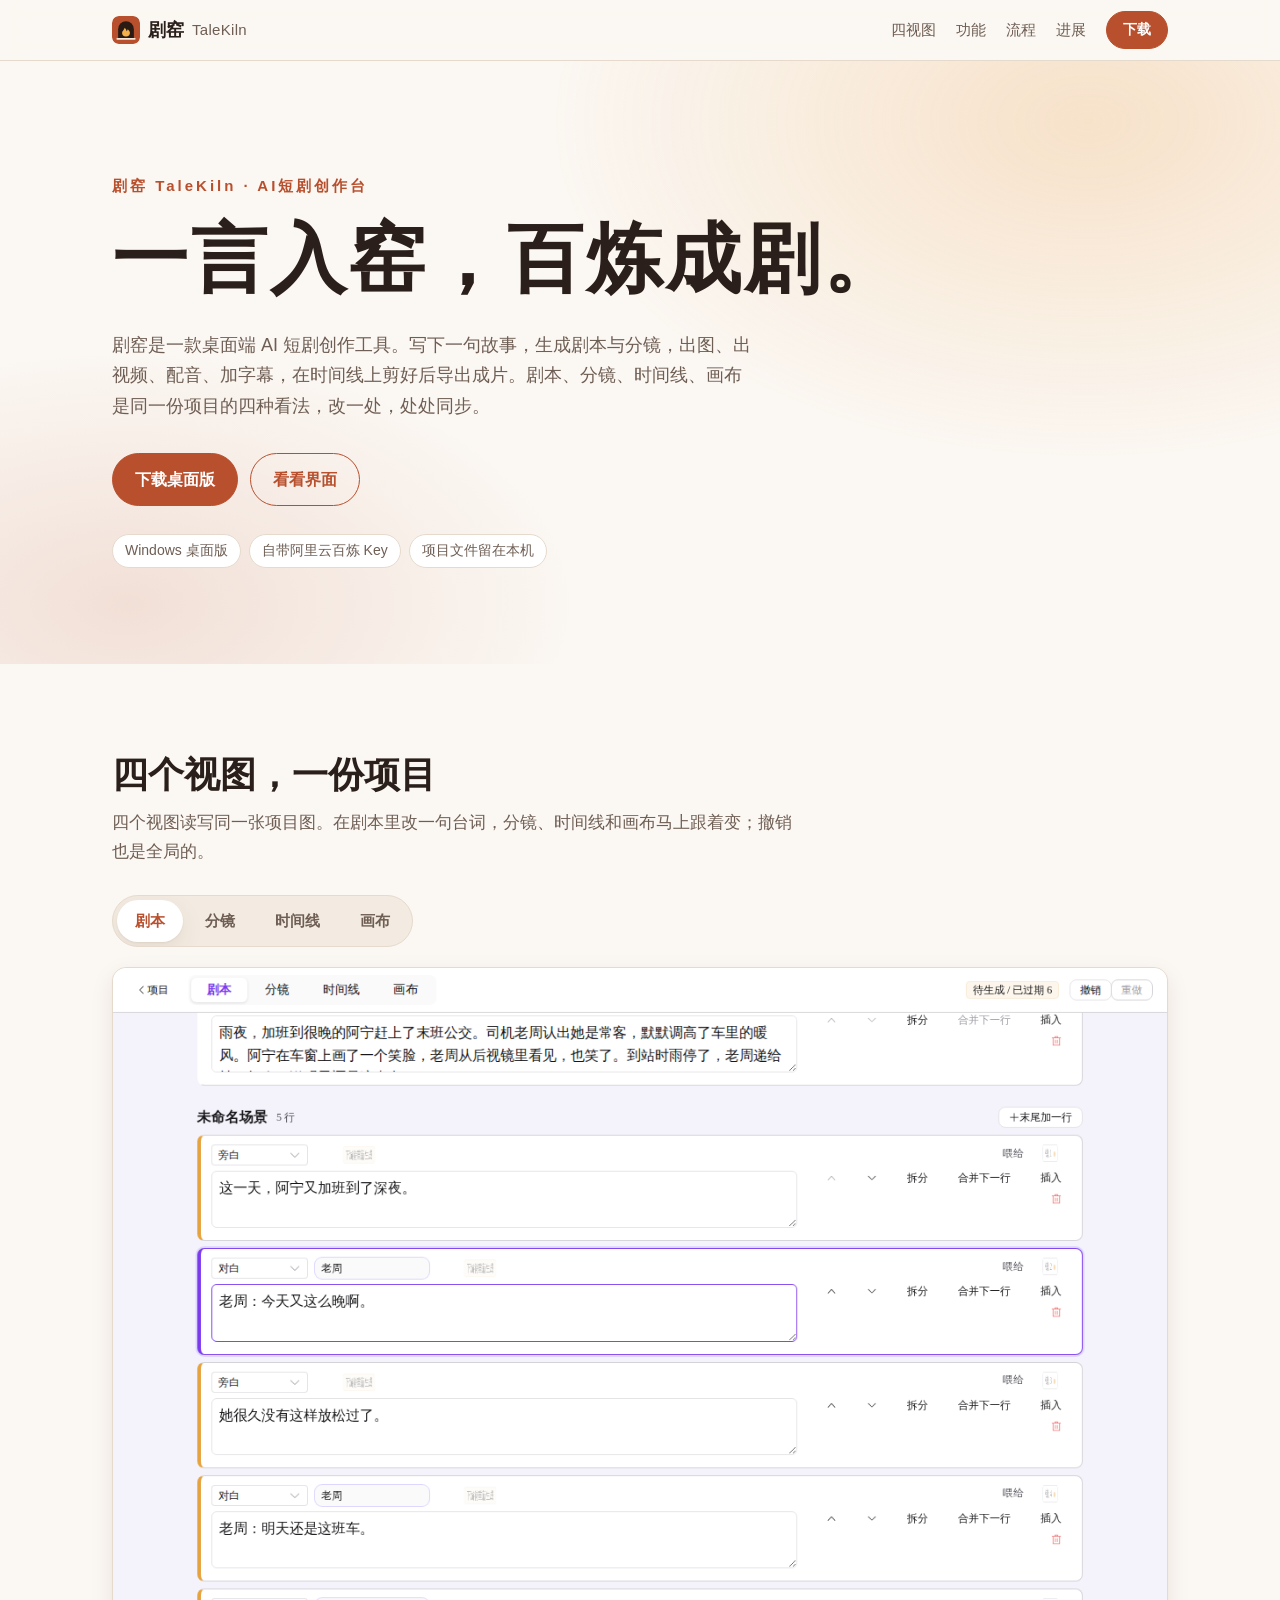
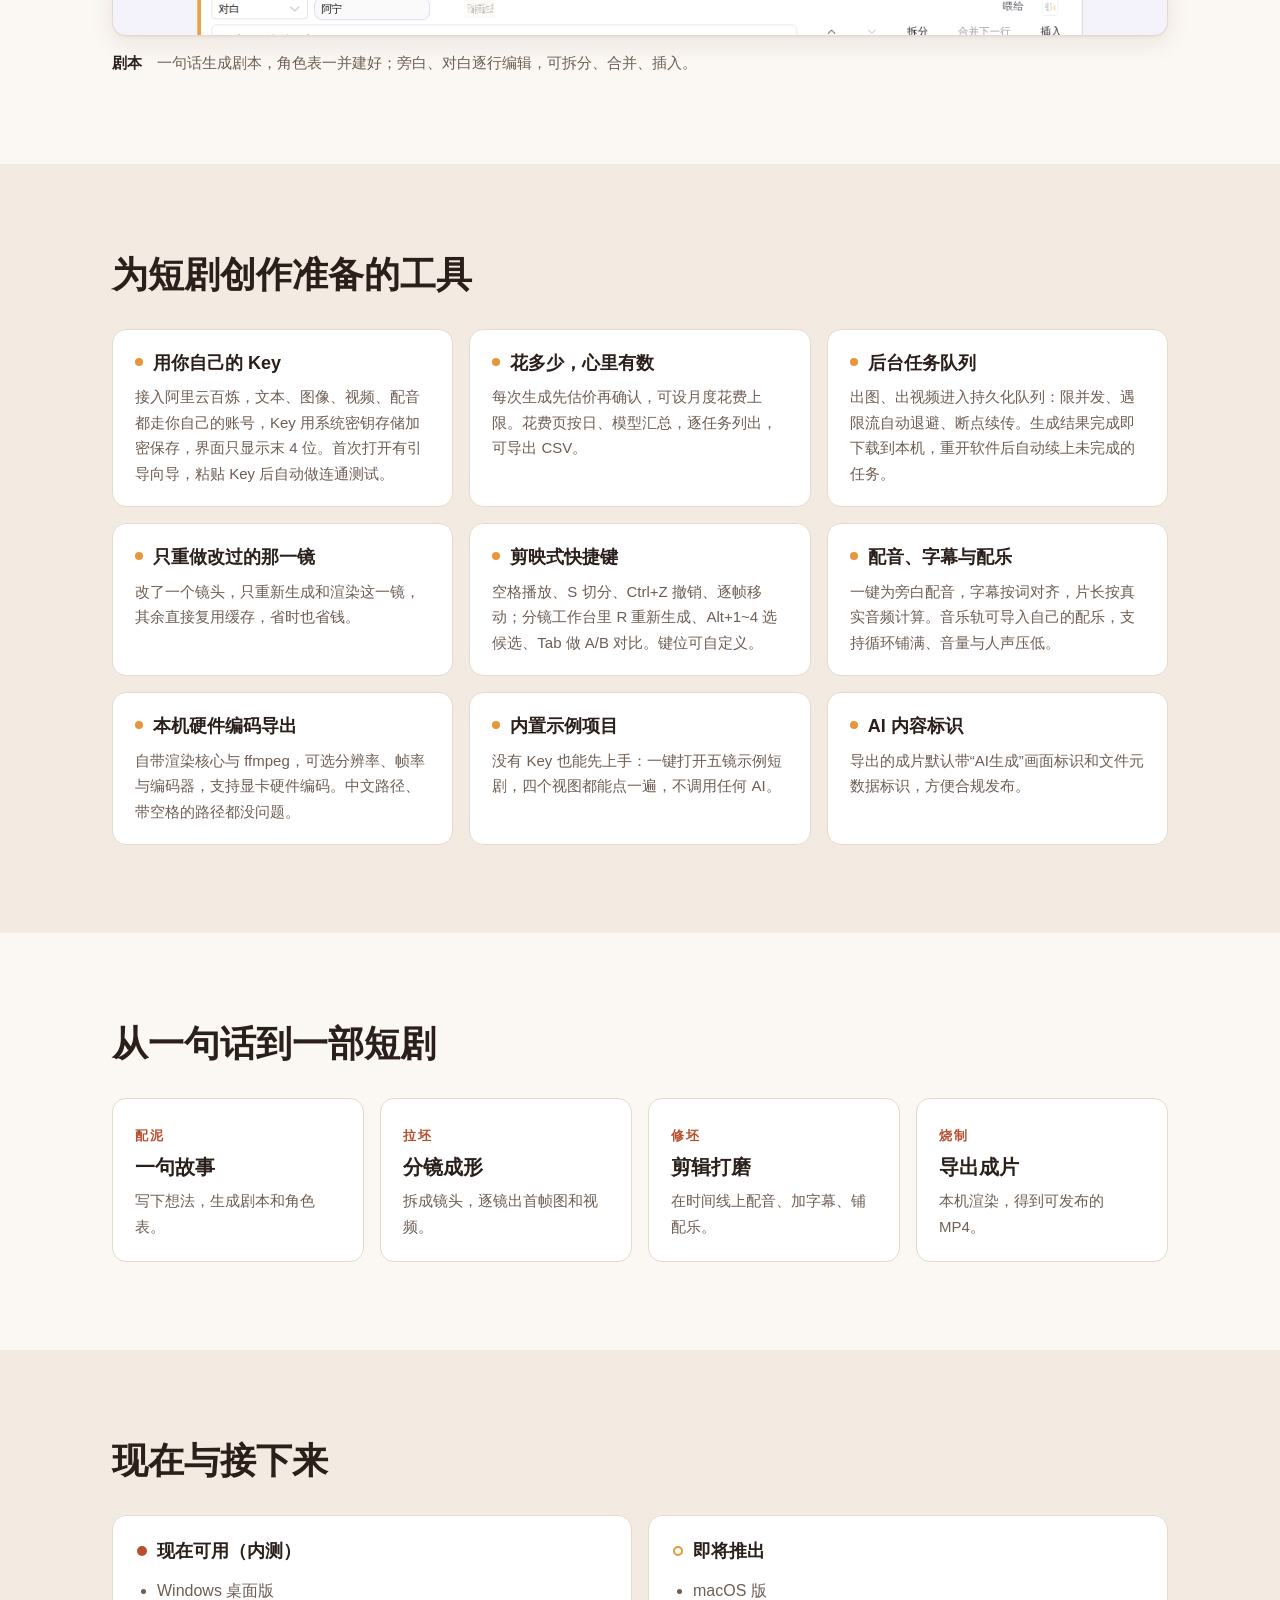
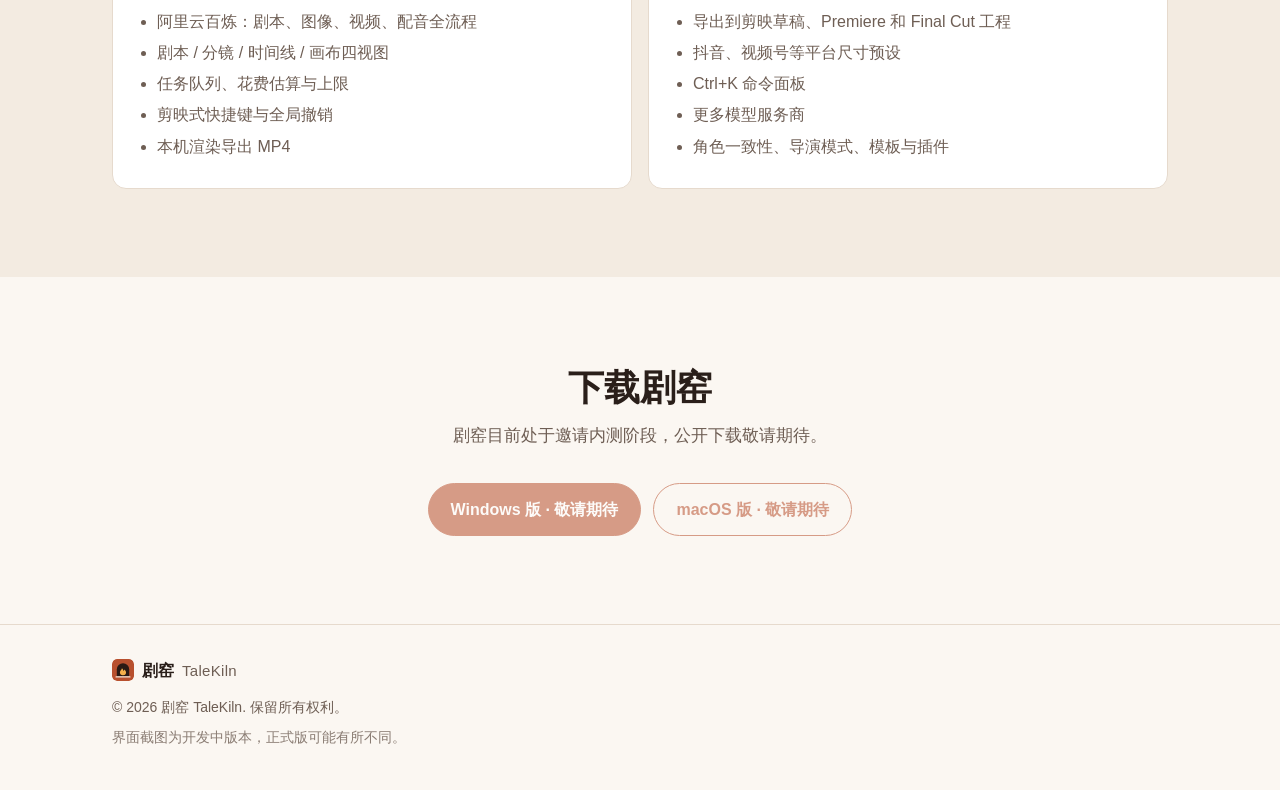
==== index.html @ f753cd7e "剧窑 TaleKiln 官网首页 单页静态站：首屏口号、四视图截图切换、功能卡片、创作流程、现在与即将推出、下载占位、页脚版权。深浅色自适应，移动端适配。  Co-Authored-By: Claud" ====
<!doctype html>
<html lang="zh-CN">
<head>
<meta charset="utf-8">
<meta name="viewport" content="width=device-width, initial-scale=1">
<title>剧窑 TaleKiln · AI短剧创作台</title>
<meta name="description" content="剧窑 TaleKiln，AI短剧创作台。一言入窑，百炼成剧：从一句故事到可导出的短剧成片，剧本、分镜、时间线、画布四视图同一份项目数据。">
<meta property="og:title" content="剧窑 TaleKiln · AI短剧创作台">
<meta property="og:description" content="一言入窑，百炼成剧。">
<meta property="og:image" content="assets/four-views-storyboard.png">
<meta name="color-scheme" content="light dark">
<link rel="icon" href="assets/favicon.svg" type="image/svg+xml">
<link rel="stylesheet" href="assets/style.css">
</head>
<body>

<header class="nav">
  <div class="wrap nav-inner">
    <a class="brand" href="#top" aria-label="剧窑 TaleKiln 首页">
      <img src="assets/favicon.svg" alt="" width="28" height="28">
      <span>剧窑</span><span class="brand-en">TaleKiln</span>
    </a>
    <nav class="nav-links" aria-label="页面导航">
      <a href="#views">四视图</a>
      <a href="#features">功能</a>
      <a href="#flow">流程</a>
      <a href="#roadmap">进展</a>
      <a class="btn btn-small" href="#download">下载</a>
    </nav>
  </div>
</header>

<main id="top">

<section class="hero">
  <div class="wrap hero-inner">
    <p class="eyebrow">剧窑 TaleKiln · AI短剧创作台</p>
    <h1>一言入窑，<br class="br-sm">百炼成剧。</h1>
    <p class="lead">剧窑是一款桌面端 AI 短剧创作工具。写下一句故事，生成剧本与分镜，出图、出视频、配音、加字幕，在时间线上剪好后导出成片。剧本、分镜、时间线、画布是同一份项目的四种看法，改一处，处处同步。</p>
    <div class="cta">
      <a class="btn" href="#download">下载桌面版</a>
      <a class="btn btn-ghost" href="#views">看看界面</a>
    </div>
    <ul class="hero-tags" aria-label="要点">
      <li>Windows 桌面版</li>
      <li>自带阿里云百炼 Key</li>
      <li>项目文件留在本机</li>
    </ul>
  </div>
</section>

<section id="views" class="section">
  <div class="wrap">
    <h2>四个视图，一份项目</h2>
    <p class="section-lead">四个视图读写同一张项目图。在剧本里改一句台词，分镜、时间线和画布马上跟着变；撤销也是全局的。</p>

    <div class="tabs" role="tablist" aria-label="四个视图">
      <button role="tab" aria-selected="true" aria-controls="p-script" id="t-script">剧本</button>
      <button role="tab" aria-selected="false" aria-controls="p-storyboard" id="t-storyboard" tabindex="-1">分镜</button>
      <button role="tab" aria-selected="false" aria-controls="p-timeline" id="t-timeline" tabindex="-1">时间线</button>
      <button role="tab" aria-selected="false" aria-controls="p-canvas" id="t-canvas" tabindex="-1">画布</button>
    </div>

    <div class="panels">
      <figure role="tabpanel" id="p-script" aria-labelledby="t-script">
        <img src="assets/four-views-script.png" alt="剧本视图：按场景逐行列出旁白与对白" width="1200" height="760" loading="lazy">
        <figcaption><b>剧本</b>　一句话生成剧本，角色表一并建好；旁白、对白逐行编辑，可拆分、合并、插入。</figcaption>
      </figure>
      <figure role="tabpanel" id="p-storyboard" aria-labelledby="t-storyboard" hidden>
        <img src="assets/four-views-storyboard.png" alt="分镜视图：镜号、首帧、画面描述、台词、时长的分镜表" width="1200" height="760" loading="lazy">
        <figcaption><b>分镜</b>　每镜的首帧、画面描述、台词和时长一表看全，单镜或整集一键生成。</figcaption>
      </figure>
      <figure role="tabpanel" id="p-timeline" aria-labelledby="t-timeline" hidden>
        <img src="assets/four-views-timeline.png" alt="时间线视图：视频、字幕、旁白、音乐四条轨道" width="1200" height="760" loading="lazy">
        <figcaption><b>时间线</b>　视频、字幕、旁白、音乐四条轨，拖拽、吸附、切分，快捷键参考剪映。</figcaption>
      </figure>
      <figure role="tabpanel" id="p-canvas" aria-labelledby="t-canvas" hidden>
        <img src="assets/four-views-canvas.png" alt="画布视图：剧本行、镜头、首帧图、配音、视频以节点连线展示" width="1200" height="760" loading="lazy">
        <figcaption><b>画布</b>　剧本行、镜头、首帧图、配音、视频连成一张图，哪一环需要重新生成一眼看清。</figcaption>
      </figure>
    </div>
  </div>
</section>

<section id="features" class="section section-alt">
  <div class="wrap">
    <h2>为短剧创作准备的工具</h2>
    <div class="grid">
      <article class="card">
        <h3>用你自己的 Key</h3>
        <p>接入阿里云百炼，文本、图像、视频、配音都走你自己的账号，Key 用系统密钥存储加密保存，界面只显示末 4 位。首次打开有引导向导，粘贴 Key 后自动做连通测试。</p>
      </article>
      <article class="card">
        <h3>花多少，心里有数</h3>
        <p>每次生成先估价再确认，可设月度花费上限。花费页按日、模型汇总，逐任务列出，可导出 CSV。</p>
      </article>
      <article class="card">
        <h3>后台任务队列</h3>
        <p>出图、出视频进入持久化队列：限并发、遇限流自动退避、断点续传。生成结果完成即下载到本机，重开软件后自动续上未完成的任务。</p>
      </article>
      <article class="card">
        <h3>只重做改过的那一镜</h3>
        <p>改了一个镜头，只重新生成和渲染这一镜，其余直接复用缓存，省时也省钱。</p>
      </article>
      <article class="card">
        <h3>剪映式快捷键</h3>
        <p>空格播放、S 切分、Ctrl+Z 撤销、逐帧移动；分镜工作台里 R 重新生成、Alt+1~4 选候选、Tab 做 A/B 对比。键位可自定义。</p>
      </article>
      <article class="card">
        <h3>配音、字幕与配乐</h3>
        <p>一键为旁白配音，字幕按词对齐，片长按真实音频计算。音乐轨可导入自己的配乐，支持循环铺满、音量与人声压低。</p>
      </article>
      <article class="card">
        <h3>本机硬件编码导出</h3>
        <p>自带渲染核心与 ffmpeg，可选分辨率、帧率与编码器，支持显卡硬件编码。中文路径、带空格的路径都没问题。</p>
      </article>
      <article class="card">
        <h3>内置示例项目</h3>
        <p>没有 Key 也能先上手：一键打开五镜示例短剧，四个视图都能点一遍，不调用任何 AI。</p>
      </article>
      <article class="card">
        <h3>AI 内容标识</h3>
        <p>导出的成片默认带“AI生成”画面标识和文件元数据标识，方便合规发布。</p>
      </article>
    </div>
  </div>
</section>

<section id="flow" class="section">
  <div class="wrap">
    <h2>从一句话到一部短剧</h2>
    <ol class="flow">
      <li><span class="step">配泥</span><h3>一句故事</h3><p>写下想法，生成剧本和角色表。</p></li>
      <li><span class="step">拉坯</span><h3>分镜成形</h3><p>拆成镜头，逐镜出首帧图和视频。</p></li>
      <li><span class="step">修坯</span><h3>剪辑打磨</h3><p>在时间线上配音、加字幕、铺配乐。</p></li>
      <li><span class="step">烧制</span><h3>导出成片</h3><p>本机渲染，得到可发布的 MP4。</p></li>
    </ol>
  </div>
</section>

<section id="roadmap" class="section section-alt">
  <div class="wrap">
    <h2>现在与接下来</h2>
    <div class="road">
      <div class="road-col">
        <h3><span class="dot dot-now"></span>现在可用（内测）</h3>
        <ul>
          <li>Windows 桌面版</li>
          <li>阿里云百炼：剧本、图像、视频、配音全流程</li>
          <li>剧本 / 分镜 / 时间线 / 画布四视图</li>
          <li>任务队列、花费估算与上限</li>
          <li>剪映式快捷键与全局撤销</li>
          <li>本机渲染导出 MP4</li>
        </ul>
      </div>
      <div class="road-col">
        <h3><span class="dot dot-next"></span>即将推出</h3>
        <ul>
          <li>macOS 版</li>
          <li>导出到剪映草稿、Premiere 和 Final Cut 工程</li>
          <li>抖音、视频号等平台尺寸预设</li>
          <li>Ctrl+K 命令面板</li>
          <li>更多模型服务商</li>
          <li>角色一致性、导演模式、模板与插件</li>
        </ul>
      </div>
    </div>
  </div>
</section>

<section id="download" class="section download">
  <div class="wrap">
    <h2>下载剧窑</h2>
    <p class="section-lead">剧窑目前处于邀请内测阶段，公开下载敬请期待。</p>
    <div class="cta cta-center">
      <span class="btn btn-disabled" aria-disabled="true">Windows 版 · 敬请期待</span>
      <span class="btn btn-ghost btn-disabled" aria-disabled="true">macOS 版 · 敬请期待</span>
    </div>
  </div>
</section>

</main>

<footer class="footer">
  <div class="wrap footer-inner">
    <div class="brand brand-foot"><img src="assets/favicon.svg" alt="" width="22" height="22"><span>剧窑</span><span class="brand-en">TaleKiln</span></div>
    <p>© 2026 剧窑 TaleKiln. 保留所有权利。</p>
    <p class="muted">界面截图为开发中版本，正式版可能有所不同。</p>
  </div>
</footer>

<script>
(function () {
  var tabs = Array.prototype.slice.call(document.querySelectorAll('[role="tab"]'));
  function select(tab) {
    tabs.forEach(function (t) {
      var on = t === tab;
      t.setAttribute('aria-selected', on ? 'true' : 'false');
      t.tabIndex = on ? 0 : -1;
      document.getElementById(t.getAttribute('aria-controls')).hidden = !on;
    });
  }
  tabs.forEach(function (t, i) {
    t.addEventListener('click', function () { select(t); });
    t.addEventListener('keydown', function (e) {
      var d = e.key === 'ArrowRight' ? 1 : e.key === 'ArrowLeft' ? -1 : 0;
      if (!d) return;
      var n = tabs[(i + d + tabs.length) % tabs.length];
      select(n); n.focus(); e.preventDefault();
    });
  });
})();
</script>
</body>
</html>
---- assets/style.css ----
:root {
  --bg: #FBF7F2;
  --bg-alt: #F3EBE1;
  --surface: #FFFFFF;
  --text: #2A1F1A;
  --muted: #6E5E54;
  --line: #E6DACD;
  --accent: #B8502E;
  --accent-ink: #FFFFFF;
  --ember: #E8963A;
  --shadow: 0 1px 2px rgba(60, 30, 10, .06), 0 8px 24px rgba(60, 30, 10, .08);
  --radius: 14px;
  --wrap: 1120px;
}

@media (prefers-color-scheme: dark) {
  :root:not([data-theme="light"]) {
    --bg: #17110E;
    --bg-alt: #1F1813;
    --surface: #271E18;
    --text: #F1E7DD;
    --muted: #B3A193;
    --line: #3A2E26;
    --accent: #E0784F;
    --accent-ink: #1A0F0A;
    --ember: #F5B04A;
    --shadow: 0 1px 2px rgba(0, 0, 0, .3), 0 8px 24px rgba(0, 0, 0, .35);
  }
}
:root[data-theme="dark"] {
  --bg: #17110E;
  --bg-alt: #1F1813;
  --surface: #271E18;
  --text: #F1E7DD;
  --muted: #B3A193;
  --line: #3A2E26;
  --accent: #E0784F;
  --accent-ink: #1A0F0A;
  --ember: #F5B04A;
  --shadow: 0 1px 2px rgba(0, 0, 0, .3), 0 8px 24px rgba(0, 0, 0, .35);
}

* { box-sizing: border-box; }
html { scroll-behavior: smooth; scroll-padding-top: 72px; }
body {
  margin: 0;
  background: var(--bg);
  color: var(--text);
  font-family: -apple-system, BlinkMacSystemFont, "PingFang SC", "Hiragino Sans GB", "Microsoft YaHei", "Noto Sans SC", "Segoe UI", sans-serif;
  font-size: 16px;
  line-height: 1.7;
  -webkit-font-smoothing: antialiased;
}
img { max-width: 100%; height: auto; display: block; }
a { color: var(--accent); text-decoration: none; }
a:hover { text-decoration: underline; }
h1, h2, h3 { line-height: 1.25; margin: 0; }

.wrap { max-width: var(--wrap); margin: 0 auto; padding: 0 16px; }
@media (min-width: 720px) { .wrap { padding: 0 32px; } }

/* Nav */
.nav {
  position: sticky; top: 0; z-index: 10;
  background: color-mix(in srgb, var(--bg) 88%, transparent);
  backdrop-filter: saturate(1.4) blur(10px);
  -webkit-backdrop-filter: saturate(1.4) blur(10px);
  border-bottom: 1px solid var(--line);
}
.nav-inner { display: flex; align-items: center; justify-content: space-between; height: 60px; gap: 12px; }
.brand { display: flex; align-items: center; gap: 8px; color: var(--text); font-weight: 700; font-size: 18px; }
.brand:hover { text-decoration: none; }
.brand img { border-radius: 7px; }
.brand-en { font-weight: 500; color: var(--muted); font-size: 15px; letter-spacing: .02em; }
.nav-links { display: flex; align-items: center; gap: 20px; font-size: 15px; }
.nav-links a:not(.btn) { color: var(--muted); }
.nav-links a:not(.btn):hover { color: var(--text); text-decoration: none; }
@media (max-width: 640px) { .nav-links a:not(.btn) { display: none; } }

/* Buttons */
.btn {
  display: inline-flex; align-items: center; justify-content: center;
  padding: 12px 22px; border-radius: 999px;
  background: var(--accent); color: var(--accent-ink);
  font-weight: 600; font-size: 16px; border: 1px solid var(--accent);
  transition: transform .15s ease, box-shadow .15s ease;
}
.btn:hover { text-decoration: none; transform: translateY(-1px); box-shadow: var(--shadow); }
.btn-small { padding: 6px 16px; font-size: 14px; }
.btn-ghost { background: transparent; color: var(--accent); }
.btn-disabled { opacity: .55; cursor: not-allowed; }
.btn-disabled:hover { transform: none; box-shadow: none; }

/* Hero */
.hero {
  padding: 72px 0 64px;
  background:
    radial-gradient(60% 80% at 85% 10%, color-mix(in srgb, var(--ember) 22%, transparent), transparent 70%),
    radial-gradient(50% 60% at 10% 90%, color-mix(in srgb, var(--accent) 14%, transparent), transparent 70%);
}
@media (min-width: 720px) { .hero { padding: 112px 0 96px; } }
.eyebrow { margin: 0 0 12px; color: var(--accent); font-weight: 600; letter-spacing: .2em; font-size: 15px; }
.hero h1 { font-size: clamp(40px, 8vw, 76px); letter-spacing: .04em; font-weight: 800; }
.br-sm { display: inline; }
@media (min-width: 720px) { .br-sm { display: none; } }
.lead { max-width: 640px; margin: 24px 0 0; font-size: 18px; color: var(--muted); }
.cta { display: flex; flex-wrap: wrap; gap: 12px; margin-top: 32px; }
.cta-center { justify-content: center; }
.hero-tags { display: flex; flex-wrap: wrap; gap: 8px; margin: 28px 0 0; padding: 0; list-style: none; }
.hero-tags li {
  padding: 4px 12px; border-radius: 999px; font-size: 14px;
  background: var(--surface); border: 1px solid var(--line); color: var(--muted);
}

/* Sections */
.section { padding: 64px 0; }
@media (min-width: 720px) { .section { padding: 88px 0; } }
.section-alt { background: var(--bg-alt); }
.section h2 { font-size: clamp(26px, 4vw, 36px); }
.section-lead { margin: 12px 0 0; color: var(--muted); max-width: 680px; font-size: 17px; }

/* Tabs */
.tabs {
  display: inline-flex; gap: 4px; margin-top: 28px; padding: 4px;
  background: var(--bg-alt); border: 1px solid var(--line); border-radius: 999px;
  max-width: 100%; overflow-x: auto;
}
.tabs button {
  border: 0; background: transparent; color: var(--muted);
  font: inherit; font-size: 15px; font-weight: 600;
  padding: 8px 18px; border-radius: 999px; cursor: pointer; white-space: nowrap;
}
.tabs button[aria-selected="true"] { background: var(--surface); color: var(--accent); box-shadow: var(--shadow); }
.tabs button:focus-visible { outline: 2px solid var(--accent); outline-offset: 2px; }
.panels { margin-top: 20px; }
.panels figure { margin: 0; }
.panels img {
  width: 100%; border-radius: var(--radius);
  border: 1px solid var(--line); box-shadow: var(--shadow); background: #fff;
}
.panels figcaption { margin-top: 14px; color: var(--muted); font-size: 15px; }
.panels figcaption b { color: var(--text); }

/* Feature grid */
.grid { display: grid; gap: 16px; margin-top: 32px; grid-template-columns: 1fr; }
@media (min-width: 640px) { .grid { grid-template-columns: repeat(2, 1fr); } }
@media (min-width: 960px) { .grid { grid-template-columns: repeat(3, 1fr); } }
.card {
  background: var(--surface); border: 1px solid var(--line);
  border-radius: var(--radius); padding: 22px 22px 20px;
}
.card h3 { font-size: 18px; }
.card h3::before {
  content: ""; display: inline-block; width: 8px; height: 8px; margin-right: 10px;
  border-radius: 50%; background: var(--ember); vertical-align: middle; transform: translateY(-2px);
}
.card p { margin: 10px 0 0; color: var(--muted); font-size: 15px; }

/* Flow */
.flow {
  list-style: none; padding: 0; margin: 32px 0 0;
  display: grid; gap: 16px; grid-template-columns: 1fr;
  counter-reset: s;
}
@media (min-width: 640px) { .flow { grid-template-columns: repeat(2, 1fr); } }
@media (min-width: 960px) { .flow { grid-template-columns: repeat(4, 1fr); } }
.flow li {
  position: relative; padding: 22px; border-radius: var(--radius);
  border: 1px solid var(--line); background: var(--surface);
}
.flow .step {
  display: inline-block; font-size: 13px; font-weight: 700; letter-spacing: .15em;
  color: var(--accent); margin-bottom: 8px;
}
.flow h3 { font-size: 20px; }
.flow p { margin: 8px 0 0; color: var(--muted); font-size: 15px; }

/* Roadmap */
.road { display: grid; gap: 16px; margin-top: 32px; grid-template-columns: 1fr; }
@media (min-width: 720px) { .road { grid-template-columns: 1fr 1fr; } }
.road-col { background: var(--surface); border: 1px solid var(--line); border-radius: var(--radius); padding: 24px; }
.road-col h3 { font-size: 18px; display: flex; align-items: center; gap: 10px; }
.road-col ul { margin: 14px 0 0; padding-left: 20px; color: var(--muted); }
.road-col li { margin: 4px 0; }
.dot { width: 10px; height: 10px; border-radius: 50%; display: inline-block; }
.dot-now { background: var(--accent); }
.dot-next { background: transparent; border: 2px solid var(--ember); }

/* Download */
.download { text-align: center; }
.download .section-lead { margin-left: auto; margin-right: auto; }

/* Footer */
.footer { border-top: 1px solid var(--line); padding: 32px 0 40px; font-size: 14px; color: var(--muted); }
.footer-inner { display: flex; flex-direction: column; gap: 6px; }
.footer p { margin: 0; }
.brand-foot { font-size: 16px; margin-bottom: 6px; }
.brand-foot img { border-radius: 5px; }
.muted { opacity: .8; }

@media (prefers-reduced-motion: reduce) {
  html { scroll-behavior: auto; }
  .btn { transition: none; }
}
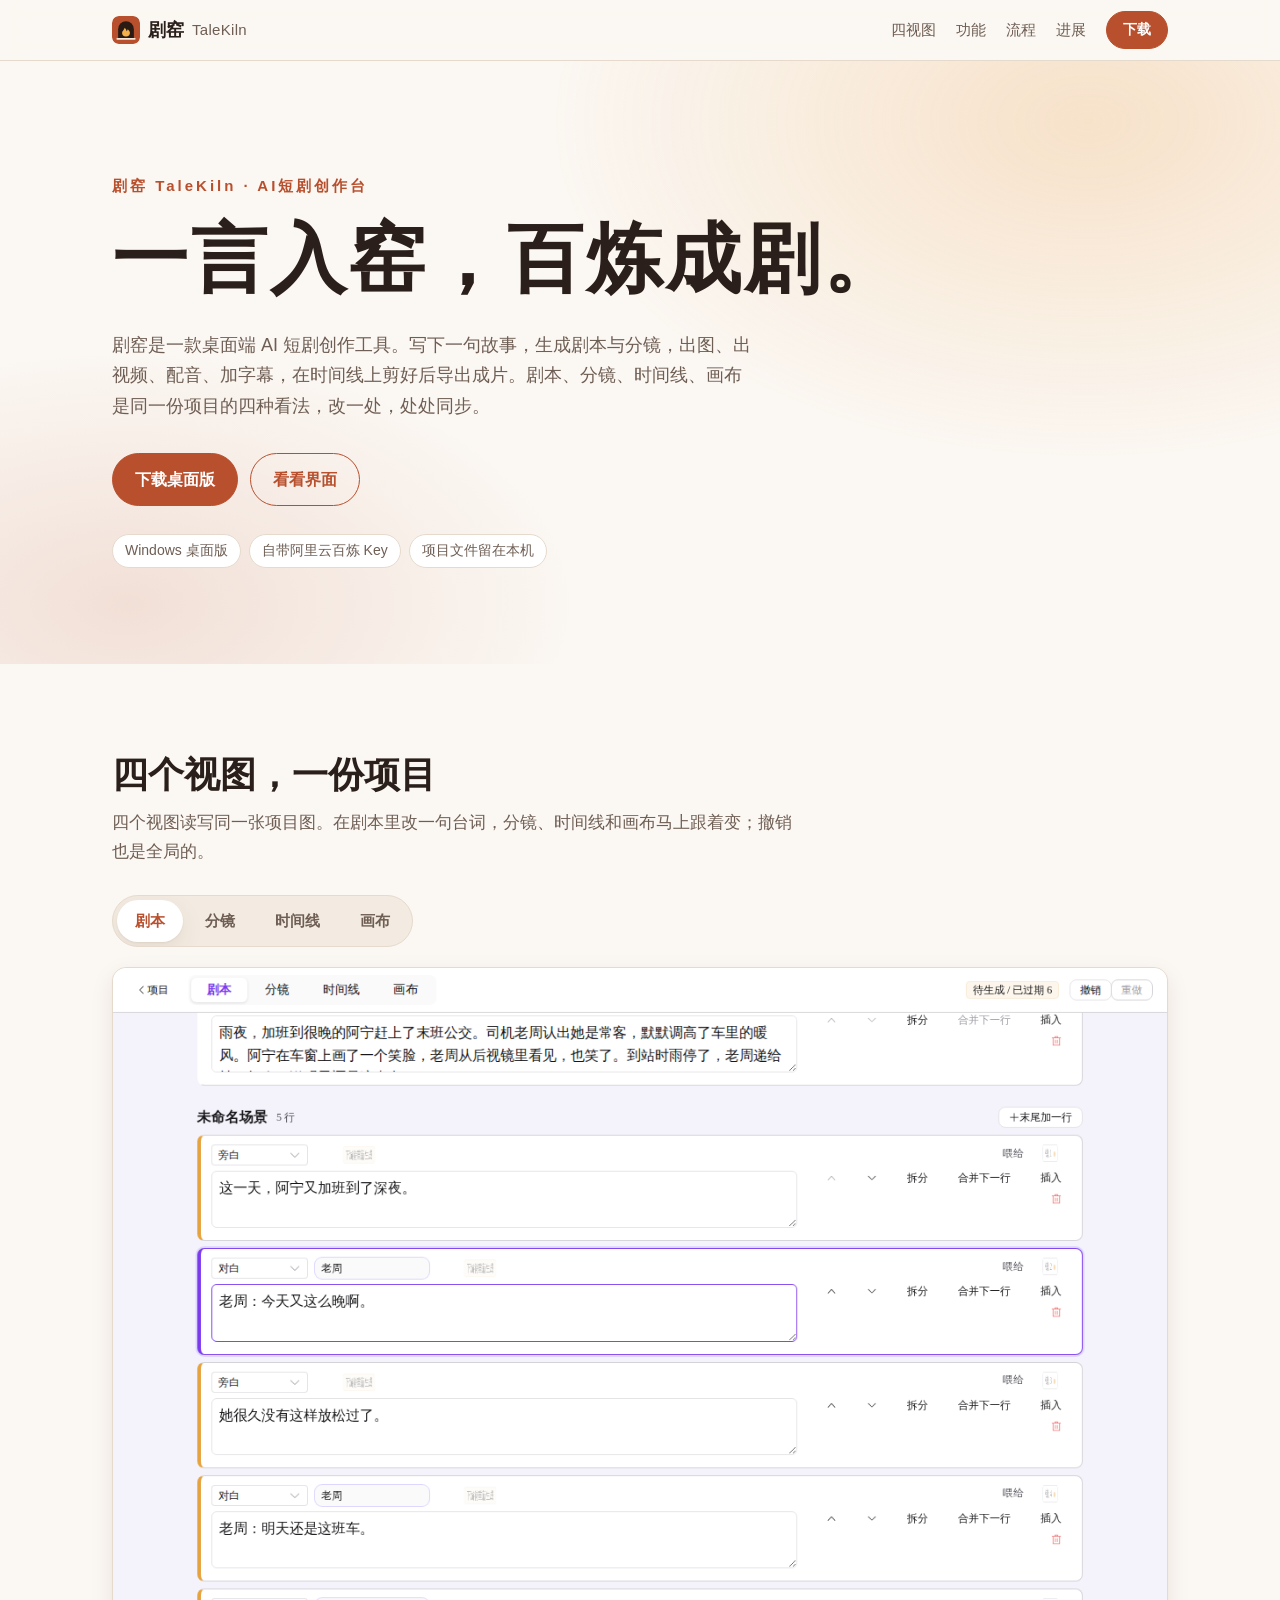
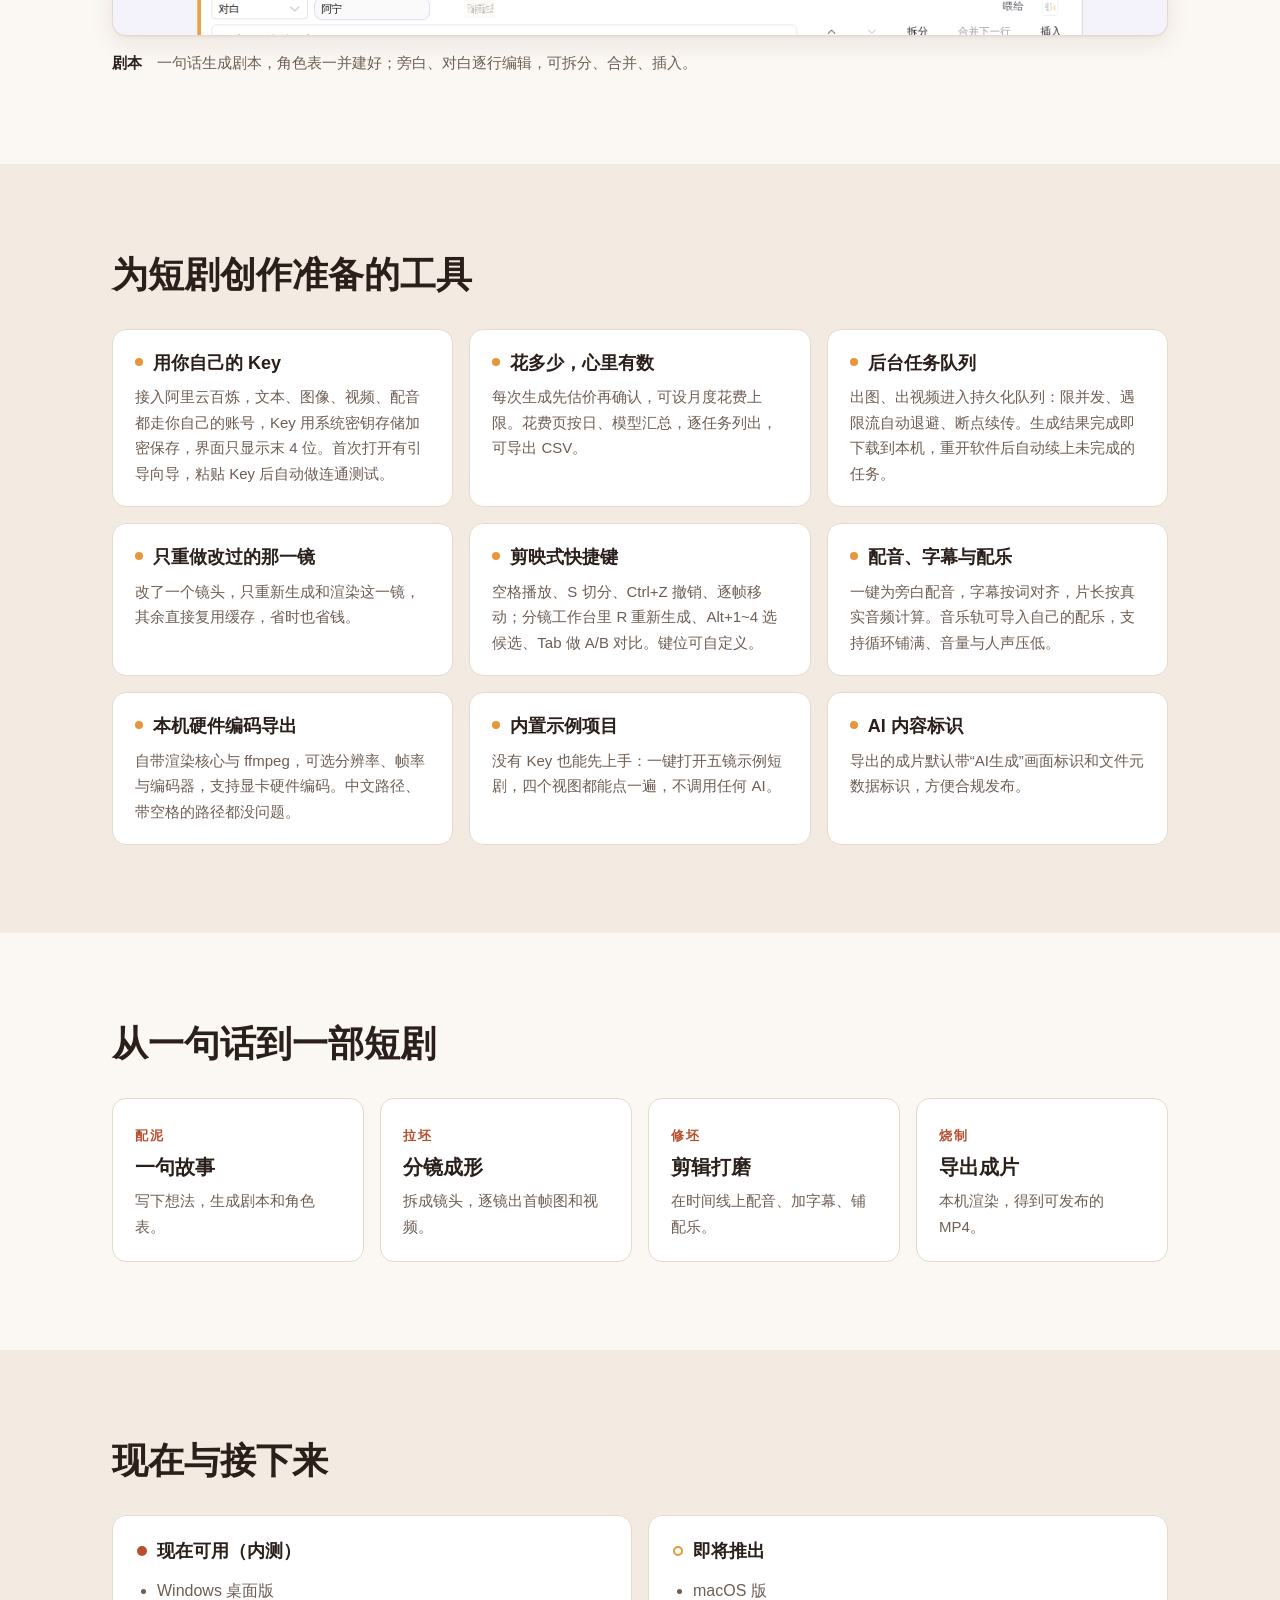
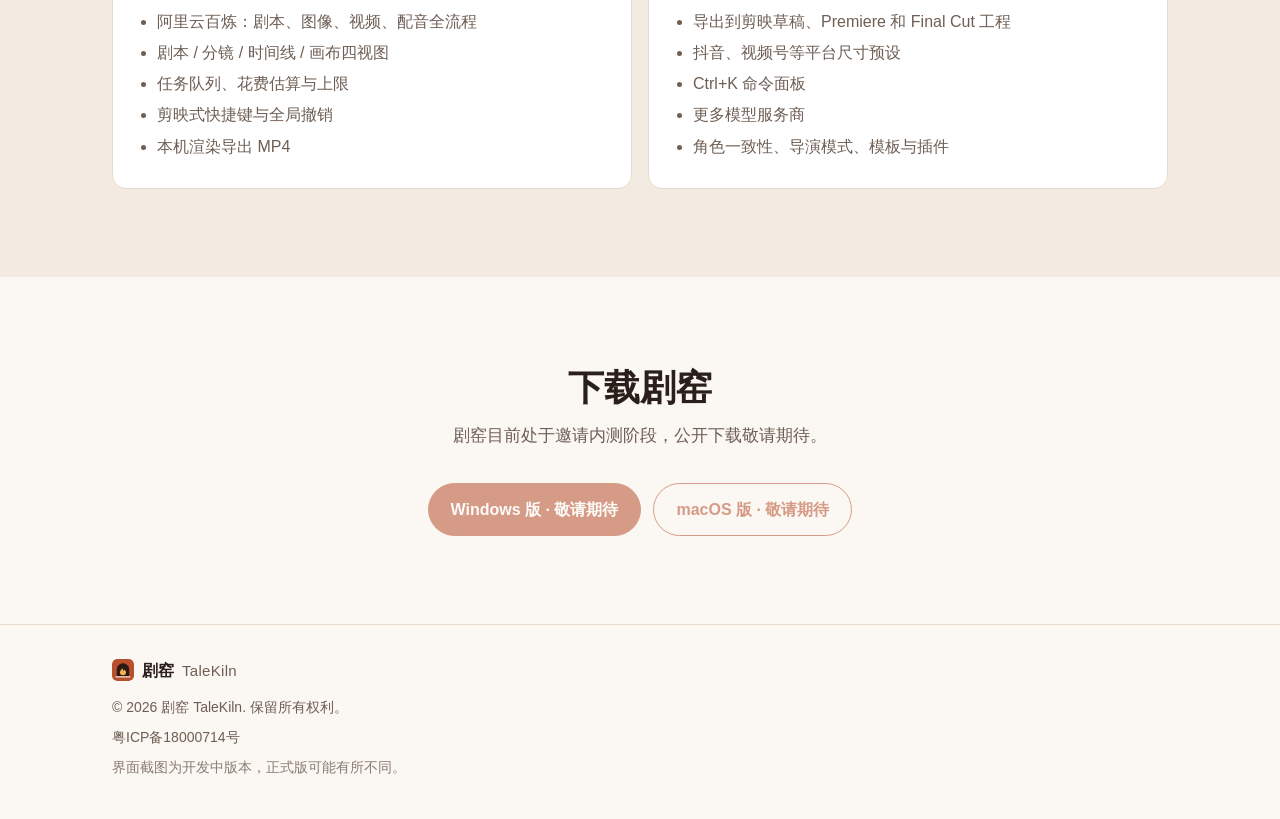
==== commit a0887029: "页脚显示 ICP 备案号并链接工信部备案查询 Co-Authored-By: Claude Opus 5.5 (1M context) <noreply@anthropic.com> Claude-S" ====
--- a/index.html
+++ b/index.html
@@ -185,6 +185,7 @@
   <div class="wrap footer-inner">
     <div class="brand brand-foot"><img src="assets/favicon.svg" alt="" width="22" height="22"><span>剧窑</span><span class="brand-en">TaleKiln</span></div>
     <p>© 2026 剧窑 TaleKiln. 保留所有权利。</p>
+    <p><a class="icp" href="https://beian.miit.gov.cn/" target="_blank" rel="noopener">粤ICP备18000714号</a></p>
     <p class="muted">界面截图为开发中版本，正式版可能有所不同。</p>
   </div>
 </footer>
--- a/assets/style.css
+++ b/assets/style.css
@@ -202,3 +202,5 @@
   html { scroll-behavior: auto; }
   .btn { transition: none; }
 }
+.footer .icp { color: var(--muted); }
+.footer .icp:hover { color: var(--text); }
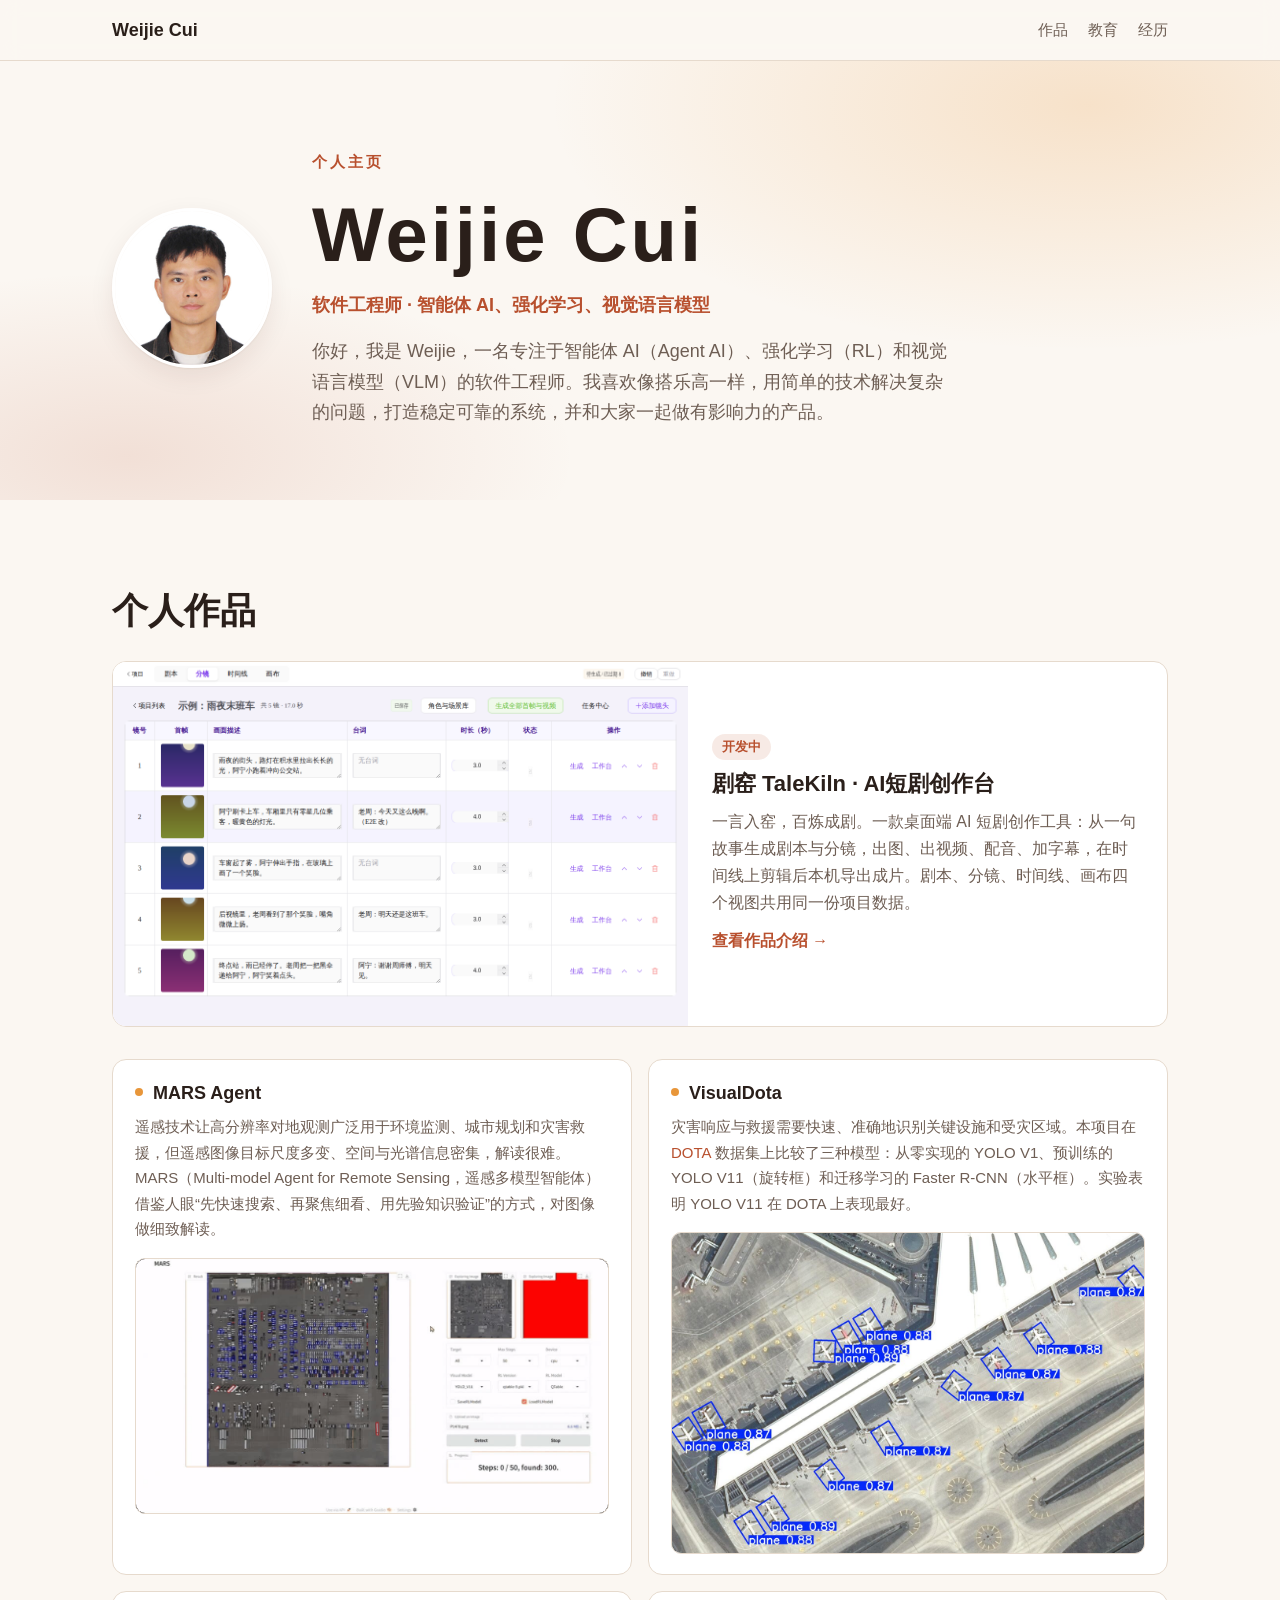
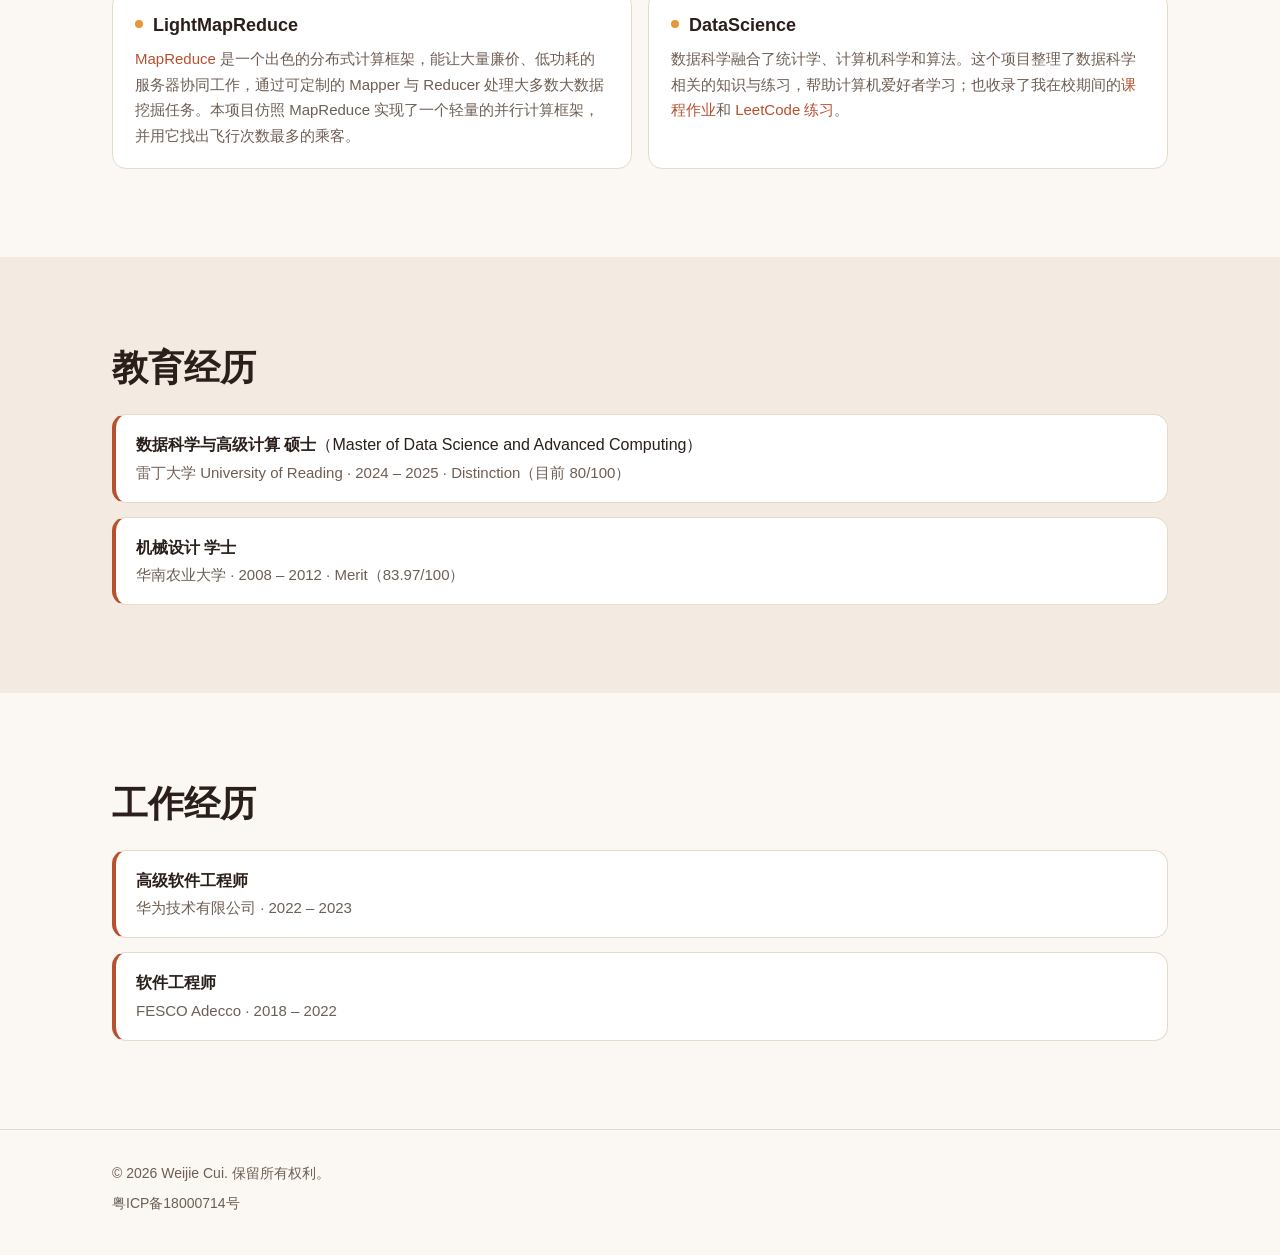
==== commit 135c0b5f: "主页改为个人主页，剧窑移到 /talekiln/ 作为作品页；部署改为 IP + HTTP - 根目录改为个人主页（内容来自 weijiecui.github.io，中文化），MARS 动图转为 0." ====
--- a/index.html
+++ b/index.html
@@ -3,179 +3,94 @@
 <head>
 <meta charset="utf-8">
 <meta name="viewport" content="width=device-width, initial-scale=1">
-<title>剧窑 TaleKiln · AI短剧创作台</title>
-<meta name="description" content="剧窑 TaleKiln，AI短剧创作台。一言入窑，百炼成剧：从一句故事到可导出的短剧成片，剧本、分镜、时间线、画布四视图同一份项目数据。">
-<meta property="og:title" content="剧窑 TaleKiln · AI短剧创作台">
-<meta property="og:description" content="一言入窑，百炼成剧。">
-<meta property="og:image" content="assets/four-views-storyboard.png">
+<title>Weijie Cui · 个人主页</title>
+<meta name="description" content="Weijie Cui 的个人主页：软件工程师，方向为智能体 AI、强化学习与视觉语言模型。个人作品与经历。">
 <meta name="color-scheme" content="light dark">
-<link rel="icon" href="assets/favicon.svg" type="image/svg+xml">
+<link rel="icon" href="assets/home/selfie.jpg" type="image/jpeg">
 <link rel="stylesheet" href="assets/style.css">
+<link rel="stylesheet" href="assets/home.css">
 </head>
 <body>
 
 <header class="nav">
   <div class="wrap nav-inner">
-    <a class="brand" href="#top" aria-label="剧窑 TaleKiln 首页">
-      <img src="assets/favicon.svg" alt="" width="28" height="28">
-      <span>剧窑</span><span class="brand-en">TaleKiln</span>
-    </a>
+    <a class="brand" href="#top">Weijie Cui</a>
     <nav class="nav-links" aria-label="页面导航">
-      <a href="#views">四视图</a>
-      <a href="#features">功能</a>
-      <a href="#flow">流程</a>
-      <a href="#roadmap">进展</a>
-      <a class="btn btn-small" href="#download">下载</a>
+      <a href="#projects">作品</a>
+      <a href="#education">教育</a>
+      <a href="#work">经历</a>
     </nav>
   </div>
 </header>
 
 <main id="top">
 
-<section class="hero">
-  <div class="wrap hero-inner">
-    <p class="eyebrow">剧窑 TaleKiln · AI短剧创作台</p>
-    <h1>一言入窑，<br class="br-sm">百炼成剧。</h1>
-    <p class="lead">剧窑是一款桌面端 AI 短剧创作工具。写下一句故事，生成剧本与分镜，出图、出视频、配音、加字幕，在时间线上剪好后导出成片。剧本、分镜、时间线、画布是同一份项目的四种看法，改一处，处处同步。</p>
-    <div class="cta">
-      <a class="btn" href="#download">下载桌面版</a>
-      <a class="btn btn-ghost" href="#views">看看界面</a>
-    </div>
-    <ul class="hero-tags" aria-label="要点">
-      <li>Windows 桌面版</li>
-      <li>自带阿里云百炼 Key</li>
-      <li>项目文件留在本机</li>
-    </ul>
-  </div>
-</section>
-
-<section id="views" class="section">
-  <div class="wrap">
-    <h2>四个视图，一份项目</h2>
-    <p class="section-lead">四个视图读写同一张项目图。在剧本里改一句台词，分镜、时间线和画布马上跟着变；撤销也是全局的。</p>
-
-    <div class="tabs" role="tablist" aria-label="四个视图">
-      <button role="tab" aria-selected="true" aria-controls="p-script" id="t-script">剧本</button>
-      <button role="tab" aria-selected="false" aria-controls="p-storyboard" id="t-storyboard" tabindex="-1">分镜</button>
-      <button role="tab" aria-selected="false" aria-controls="p-timeline" id="t-timeline" tabindex="-1">时间线</button>
-      <button role="tab" aria-selected="false" aria-controls="p-canvas" id="t-canvas" tabindex="-1">画布</button>
-    </div>
-
-    <div class="panels">
-      <figure role="tabpanel" id="p-script" aria-labelledby="t-script">
-        <img src="assets/four-views-script.png" alt="剧本视图：按场景逐行列出旁白与对白" width="1200" height="760" loading="lazy">
-        <figcaption><b>剧本</b>　一句话生成剧本，角色表一并建好；旁白、对白逐行编辑，可拆分、合并、插入。</figcaption>
-      </figure>
-      <figure role="tabpanel" id="p-storyboard" aria-labelledby="t-storyboard" hidden>
-        <img src="assets/four-views-storyboard.png" alt="分镜视图：镜号、首帧、画面描述、台词、时长的分镜表" width="1200" height="760" loading="lazy">
-        <figcaption><b>分镜</b>　每镜的首帧、画面描述、台词和时长一表看全，单镜或整集一键生成。</figcaption>
-      </figure>
-      <figure role="tabpanel" id="p-timeline" aria-labelledby="t-timeline" hidden>
-        <img src="assets/four-views-timeline.png" alt="时间线视图：视频、字幕、旁白、音乐四条轨道" width="1200" height="760" loading="lazy">
-        <figcaption><b>时间线</b>　视频、字幕、旁白、音乐四条轨，拖拽、吸附、切分，快捷键参考剪映。</figcaption>
-      </figure>
-      <figure role="tabpanel" id="p-canvas" aria-labelledby="t-canvas" hidden>
-        <img src="assets/four-views-canvas.png" alt="画布视图：剧本行、镜头、首帧图、配音、视频以节点连线展示" width="1200" height="760" loading="lazy">
-        <figcaption><b>画布</b>　剧本行、镜头、首帧图、配音、视频连成一张图，哪一环需要重新生成一眼看清。</figcaption>
-      </figure>
+<section class="hero home-hero">
+  <div class="wrap profile">
+    <img class="avatar" src="assets/home/selfie.jpg" alt="Weijie Cui 的照片" width="160" height="160">
+    <div>
+      <p class="eyebrow">个人主页</p>
+      <h1 class="name">Weijie Cui</h1>
+      <p class="role">软件工程师 · 智能体 AI、强化学习、视觉语言模型</p>
+      <p class="lead">你好，我是 Weijie，一名专注于智能体 AI（Agent AI）、强化学习（RL）和视觉语言模型（VLM）的软件工程师。我喜欢像搭乐高一样，用简单的技术解决复杂的问题，打造稳定可靠的系统，并和大家一起做有影响力的产品。</p>
     </div>
   </div>
 </section>
 
-<section id="features" class="section section-alt">
+<section id="projects" class="section">
   <div class="wrap">
-    <h2>为短剧创作准备的工具</h2>
-    <div class="grid">
+    <h2>个人作品</h2>
+
+    <a class="feature" href="talekiln/">
+      <img src="assets/four-views-storyboard.png" alt="剧窑分镜视图截图" width="1200" height="760" loading="lazy">
+      <div class="feature-body">
+        <p class="tag">开发中</p>
+        <h3>剧窑 TaleKiln · AI短剧创作台</h3>
+        <p>一言入窑，百炼成剧。一款桌面端 AI 短剧创作工具：从一句故事生成剧本与分镜，出图、出视频、配音、加字幕，在时间线上剪辑后本机导出成片。剧本、分镜、时间线、画布四个视图共用同一份项目数据。</p>
+        <span class="more">查看作品介绍 →</span>
+      </div>
+    </a>
+
+    <div class="grid projects">
       <article class="card">
-        <h3>用你自己的 Key</h3>
-        <p>接入阿里云百炼，文本、图像、视频、配音都走你自己的账号，Key 用系统密钥存储加密保存，界面只显示末 4 位。首次打开有引导向导，粘贴 Key 后自动做连通测试。</p>
+        <h3><a href="https://github.com/WeijieCui/MARS" target="_blank" rel="noopener">MARS Agent</a></h3>
+        <p>遥感技术让高分辨率对地观测广泛用于环境监测、城市规划和灾害救援，但遥感图像目标尺度多变、空间与光谱信息密集，解读很难。MARS（Multi-model Agent for Remote Sensing，遥感多模型智能体）借鉴人眼“先快速搜索、再聚焦细看、用先验知识验证”的方式，对图像做细致解读。</p>
+        <video class="media" src="assets/home/mars.mp4" poster="assets/home/mars-poster.jpg" autoplay muted loop playsinline preload="metadata" aria-label="MARS 智能体演示"></video>
       </article>
       <article class="card">
-        <h3>花多少，心里有数</h3>
-        <p>每次生成先估价再确认，可设月度花费上限。花费页按日、模型汇总，逐任务列出，可导出 CSV。</p>
+        <h3><a href="https://github.com/WeijieCui/VisualDota" target="_blank" rel="noopener">VisualDota</a></h3>
+        <p>灾害响应与救援需要快速、准确地识别关键设施和受灾区域。本项目在 <a href="https://captain-whu.github.io/DOTA/dataset.html" target="_blank" rel="noopener">DOTA</a> 数据集上比较了三种模型：从零实现的 YOLO V1、预训练的 YOLO V11（旋转框）和迁移学习的 Faster R-CNN（水平框）。实验表明 YOLO V11 在 DOTA 上表现最好。</p>
+        <img class="media" src="assets/home/plane.jpg" alt="VisualDota 飞机检测结果" width="1200" height="812" loading="lazy">
       </article>
       <article class="card">
-        <h3>后台任务队列</h3>
-        <p>出图、出视频进入持久化队列：限并发、遇限流自动退避、断点续传。生成结果完成即下载到本机，重开软件后自动续上未完成的任务。</p>
+        <h3><a href="https://github.com/WeijieCui/LightMapReduce" target="_blank" rel="noopener">LightMapReduce</a></h3>
+        <p><a href="https://hadoop.apache.org/docs/r1.2.1/mapred_tutorial.html" target="_blank" rel="noopener">MapReduce</a> 是一个出色的分布式计算框架，能让大量廉价、低功耗的服务器协同工作，通过可定制的 Mapper 与 Reducer 处理大多数大数据挖掘任务。本项目仿照 MapReduce 实现了一个轻量的并行计算框架，并用它找出飞行次数最多的乘客。</p>
       </article>
       <article class="card">
-        <h3>只重做改过的那一镜</h3>
-        <p>改了一个镜头，只重新生成和渲染这一镜，其余直接复用缓存，省时也省钱。</p>
-      </article>
-      <article class="card">
-        <h3>剪映式快捷键</h3>
-        <p>空格播放、S 切分、Ctrl+Z 撤销、逐帧移动；分镜工作台里 R 重新生成、Alt+1~4 选候选、Tab 做 A/B 对比。键位可自定义。</p>
-      </article>
-      <article class="card">
-        <h3>配音、字幕与配乐</h3>
-        <p>一键为旁白配音，字幕按词对齐，片长按真实音频计算。音乐轨可导入自己的配乐，支持循环铺满、音量与人声压低。</p>
-      </article>
-      <article class="card">
-        <h3>本机硬件编码导出</h3>
-        <p>自带渲染核心与 ffmpeg，可选分辨率、帧率与编码器，支持显卡硬件编码。中文路径、带空格的路径都没问题。</p>
-      </article>
-      <article class="card">
-        <h3>内置示例项目</h3>
-        <p>没有 Key 也能先上手：一键打开五镜示例短剧，四个视图都能点一遍，不调用任何 AI。</p>
-      </article>
-      <article class="card">
-        <h3>AI 内容标识</h3>
-        <p>导出的成片默认带“AI生成”画面标识和文件元数据标识，方便合规发布。</p>
+        <h3><a href="https://github.com/WeijieCui/DataScience" target="_blank" rel="noopener">DataScience</a></h3>
+        <p>数据科学融合了统计学、计算机科学和算法。这个项目整理了数据科学相关的知识与练习，帮助计算机爱好者学习；也收录了我在校期间的<a href="https://github.com/WeijieCui/DataScience/tree/main/coursework" target="_blank" rel="noopener">课程作业</a>和 <a href="https://github.com/WeijieCui/DataScience/tree/main/python_lang/src/leetcode" target="_blank" rel="noopener">LeetCode 练习</a>。</p>
       </article>
     </div>
   </div>
 </section>
 
-<section id="flow" class="section">
+<section id="education" class="section section-alt">
   <div class="wrap">
-    <h2>从一句话到一部短剧</h2>
-    <ol class="flow">
-      <li><span class="step">配泥</span><h3>一句故事</h3><p>写下想法，生成剧本和角色表。</p></li>
-      <li><span class="step">拉坯</span><h3>分镜成形</h3><p>拆成镜头，逐镜出首帧图和视频。</p></li>
-      <li><span class="step">修坯</span><h3>剪辑打磨</h3><p>在时间线上配音、加字幕、铺配乐。</p></li>
-      <li><span class="step">烧制</span><h3>导出成片</h3><p>本机渲染，得到可发布的 MP4。</p></li>
-    </ol>
+    <h2>教育经历</h2>
+    <ul class="timeline">
+      <li><b>数据科学与高级计算 硕士</b>（Master of Data Science and Advanced Computing）<br><span>雷丁大学 University of Reading · 2024 – 2025 · Distinction（目前 80/100）</span></li>
+      <li><b>机械设计 学士</b><br><span>华南农业大学 · 2008 – 2012 · Merit（83.97/100）</span></li>
+    </ul>
   </div>
 </section>
 
-<section id="roadmap" class="section section-alt">
+<section id="work" class="section">
   <div class="wrap">
-    <h2>现在与接下来</h2>
-    <div class="road">
-      <div class="road-col">
-        <h3><span class="dot dot-now"></span>现在可用（内测）</h3>
-        <ul>
-          <li>Windows 桌面版</li>
-          <li>阿里云百炼：剧本、图像、视频、配音全流程</li>
-          <li>剧本 / 分镜 / 时间线 / 画布四视图</li>
-          <li>任务队列、花费估算与上限</li>
-          <li>剪映式快捷键与全局撤销</li>
-          <li>本机渲染导出 MP4</li>
-        </ul>
-      </div>
-      <div class="road-col">
-        <h3><span class="dot dot-next"></span>即将推出</h3>
-        <ul>
-          <li>macOS 版</li>
-          <li>导出到剪映草稿、Premiere 和 Final Cut 工程</li>
-          <li>抖音、视频号等平台尺寸预设</li>
-          <li>Ctrl+K 命令面板</li>
-          <li>更多模型服务商</li>
-          <li>角色一致性、导演模式、模板与插件</li>
-        </ul>
-      </div>
-    </div>
-  </div>
-</section>
-
-<section id="download" class="section download">
-  <div class="wrap">
-    <h2>下载剧窑</h2>
-    <p class="section-lead">剧窑目前处于邀请内测阶段，公开下载敬请期待。</p>
-    <div class="cta cta-center">
-      <span class="btn btn-disabled" aria-disabled="true">Windows 版 · 敬请期待</span>
-      <span class="btn btn-ghost btn-disabled" aria-disabled="true">macOS 版 · 敬请期待</span>
-    </div>
+    <h2>工作经历</h2>
+    <ul class="timeline">
+      <li><b>高级软件工程师</b><br><span>华为技术有限公司 · 2022 – 2023</span></li>
+      <li><b>软件工程师</b><br><span>FESCO Adecco · 2018 – 2022</span></li>
+    </ul>
   </div>
 </section>
 
@@ -183,34 +98,10 @@
 
 <footer class="footer">
   <div class="wrap footer-inner">
-    <div class="brand brand-foot"><img src="assets/favicon.svg" alt="" width="22" height="22"><span>剧窑</span><span class="brand-en">TaleKiln</span></div>
-    <p>© 2026 剧窑 TaleKiln. 保留所有权利。</p>
+    <p>© 2026 Weijie Cui. 保留所有权利。</p>
     <p><a class="icp" href="https://beian.miit.gov.cn/" target="_blank" rel="noopener">粤ICP备18000714号</a></p>
-    <p class="muted">界面截图为开发中版本，正式版可能有所不同。</p>
   </div>
 </footer>
 
-<script>
-(function () {
-  var tabs = Array.prototype.slice.call(document.querySelectorAll('[role="tab"]'));
-  function select(tab) {
-    tabs.forEach(function (t) {
-      var on = t === tab;
-      t.setAttribute('aria-selected', on ? 'true' : 'false');
-      t.tabIndex = on ? 0 : -1;
-      document.getElementById(t.getAttribute('aria-controls')).hidden = !on;
-    });
-  }
-  tabs.forEach(function (t, i) {
-    t.addEventListener('click', function () { select(t); });
-    t.addEventListener('keydown', function (e) {
-      var d = e.key === 'ArrowRight' ? 1 : e.key === 'ArrowLeft' ? -1 : 0;
-      if (!d) return;
-      var n = tabs[(i + d + tabs.length) % tabs.length];
-      select(n); n.focus(); e.preventDefault();
-    });
-  });
-})();
-</script>
 </body>
 </html>
--- a/assets/home.css
+++ b/assets/home.css
@@ -0,0 +1,44 @@
+.home-hero { padding: 56px 0 48px; }
+@media (min-width: 720px) { .home-hero { padding: 88px 0 72px; } }
+.profile { display: flex; flex-direction: column; gap: 24px; align-items: flex-start; }
+@media (min-width: 720px) { .profile { flex-direction: row; align-items: center; gap: 40px; } }
+.avatar {
+  width: 128px; height: 128px; border-radius: 50%; object-fit: cover; flex: none;
+  border: 3px solid var(--surface); box-shadow: var(--shadow);
+}
+@media (min-width: 720px) { .avatar { width: 160px; height: 160px; } }
+.name { font-size: clamp(36px, 6vw, 56px); font-weight: 800; letter-spacing: .01em; }
+.role { margin: 8px 0 0; font-size: 18px; font-weight: 600; color: var(--accent); }
+.home-hero .lead { margin-top: 16px; }
+
+.feature {
+  display: grid; grid-template-columns: 1fr; gap: 0; margin-top: 28px;
+  background: var(--surface); border: 1px solid var(--line); border-radius: var(--radius);
+  overflow: hidden; color: var(--text); transition: box-shadow .15s ease, transform .15s ease;
+}
+.feature:hover { text-decoration: none; box-shadow: var(--shadow); transform: translateY(-2px); }
+@media (min-width: 860px) { .feature { grid-template-columns: 1.2fr 1fr; } }
+.feature img { width: 100%; height: 100%; object-fit: cover; object-position: left top; background: #fff; }
+.feature-body { padding: 24px; display: flex; flex-direction: column; gap: 10px; justify-content: center; }
+.feature-body h3 { font-size: 22px; }
+.feature-body p { margin: 0; color: var(--muted); }
+.feature .more { color: var(--accent); font-weight: 600; }
+.tag {
+  align-self: flex-start; padding: 2px 10px; border-radius: 999px; font-size: 13px; font-weight: 600;
+  color: var(--accent); background: color-mix(in srgb, var(--accent) 12%, transparent);
+}
+.feature-body p.tag { color: var(--accent); }
+
+.projects { grid-template-columns: 1fr; }
+@media (min-width: 760px) { .projects { grid-template-columns: repeat(2, 1fr); } }
+.projects .card h3 a { color: var(--text); }
+.projects .card h3 a:hover { color: var(--accent); }
+.media { width: 100%; margin-top: 16px; border-radius: 10px; border: 1px solid var(--line); background: #000; }
+img.media { background: transparent; }
+
+.timeline { list-style: none; padding: 0; margin: 24px 0 0; display: grid; gap: 14px; }
+.timeline li {
+  background: var(--surface); border: 1px solid var(--line); border-radius: var(--radius);
+  padding: 16px 20px; border-left: 4px solid var(--accent);
+}
+.timeline span { color: var(--muted); font-size: 15px; }
